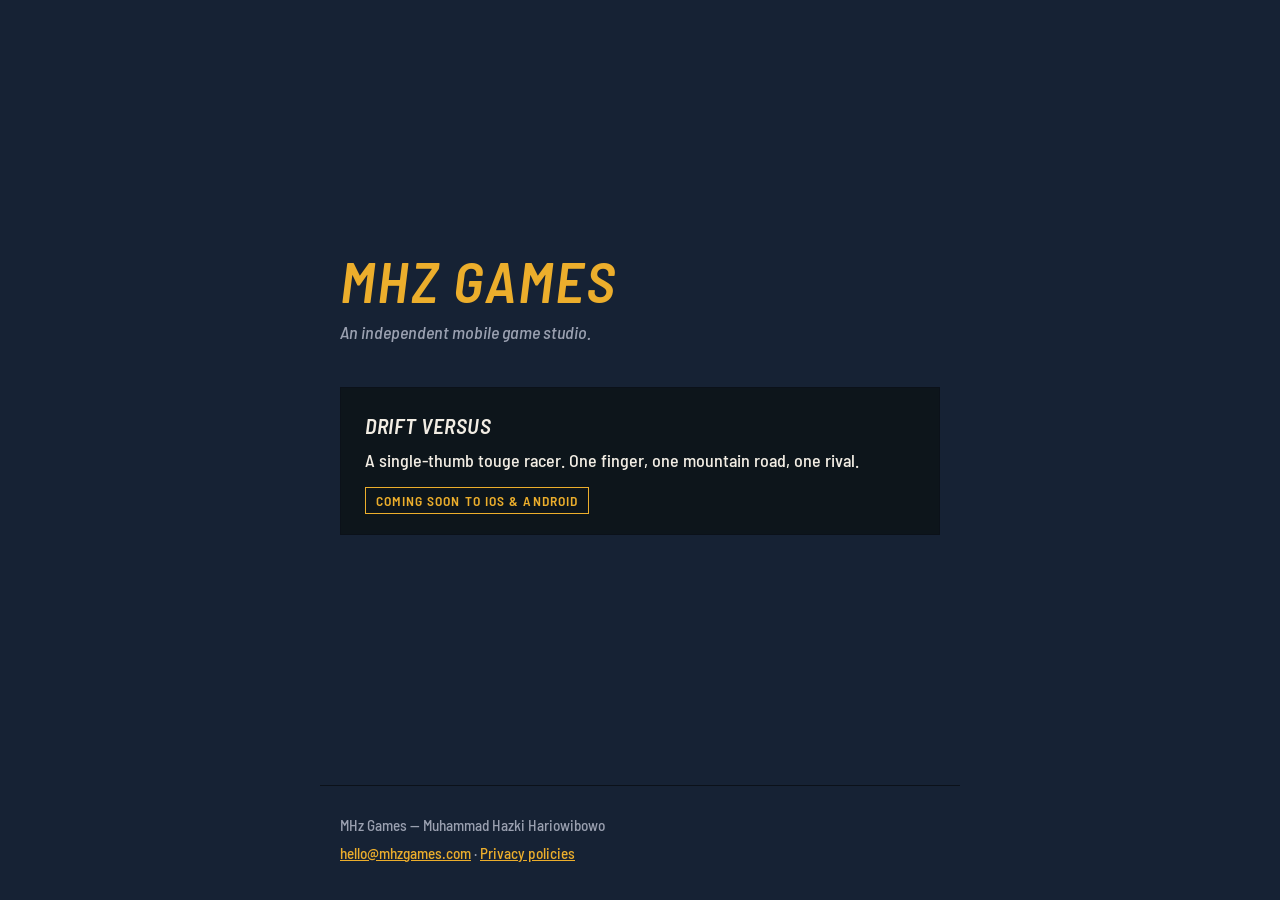
==== index.html @ d900fc5a "Placeholder front door for mhzgames.com" ====
<!doctype html>
<html lang="en">
<head>
<meta charset="utf-8">
<meta name="viewport" content="width=device-width, initial-scale=1, viewport-fit=cover">
<meta name="theme-color" content="#162234">
<title>MHz Games</title>
<meta name="description" content="MHz Games — an independent mobile game studio. Drift Versus, a single-thumb touge racer, is coming soon.">
<link rel="preconnect" href="https://fonts.googleapis.com">
<link rel="preconnect" href="https://fonts.gstatic.com" crossorigin>
<link rel="stylesheet" href="https://fonts.googleapis.com/css2?family=Barlow+Semi+Condensed:ital,wght@0,500;0,600;1,500;1,600&display=swap">
<style>
/* Palette copied from the game shell (TRV Shell.uss) and the privacy site,
   so the studio front door, the policy and the game read as one product. */
:root {
    --canvas:  #162234;
    --card:    #0D151B;
    --border:  #0B1119;
    --accent-yellow: #ECAE2C;
    --ink:      #f2ede4;
    --ink-mute: #9aa0b0;
}
*, *::before, *::after { box-sizing: border-box; }
html { -webkit-text-size-adjust: 100%; }
body {
    margin: 0;
    min-height: 100vh;
    display: flex;
    flex-direction: column;
    background: var(--canvas);
    color: var(--ink);
    font-family: "Barlow Semi Condensed", "Helvetica Neue", Arial, sans-serif;
    font-weight: 500;
    font-size: 18px;
    line-height: 1.6;
    padding: env(safe-area-inset-top) env(safe-area-inset-right) env(safe-area-inset-bottom) env(safe-area-inset-left);
}
main {
    flex: 1;
    display: flex;
    flex-direction: column;
    justify-content: center;
    width: 100%;
    max-width: 40rem;
    margin: 0 auto;
    padding: 3rem 1.25rem;
}
.wordmark {
    margin: 0;
    font-style: italic;
    font-weight: 600;
    text-transform: uppercase;
    letter-spacing: 0.04em;
    font-size: clamp(2.2rem, 9vw, 3.6rem);
    line-height: 1.05;
    color: var(--accent-yellow);
}
.tag {
    margin: 0.5rem 0 2.5rem;
    color: var(--ink-mute);
    font-style: italic;
}
.card {
    background: var(--card);
    border: 1px solid var(--border);
    padding: 1.25rem 1.5rem;
}
.card h2 {
    margin: 0 0 0.25rem;
    font-size: 1.35rem;
    font-weight: 600;
    font-style: italic;
    text-transform: uppercase;
    letter-spacing: 0.03em;
}
.card p { margin: 0.25rem 0 0; }
.soon {
    display: inline-block;
    margin-top: 0.75rem;
    padding: 0.1rem 0.6rem;
    border: 1px solid var(--accent-yellow);
    color: var(--accent-yellow);
    font-size: 0.85rem;
    font-weight: 600;
    text-transform: uppercase;
    letter-spacing: 0.08em;
}
a { color: var(--accent-yellow); }
footer {
    width: 100%;
    max-width: 40rem;
    margin: 0 auto;
    padding: 1.5rem 1.25rem 2rem;
    color: var(--ink-mute);
    font-size: 0.95rem;
    border-top: 1px solid var(--border);
}
footer p { margin: 0.2rem 0; }
</style>
</head>
<body>
<main>
  <h1 class="wordmark">MHz Games</h1>
  <p class="tag">An independent mobile game studio.</p>

  <section class="card">
    <h2>Drift Versus</h2>
    <p>A single-thumb touge racer. One finger, one mountain road, one rival.</p>
    <span class="soon">Coming soon to iOS &amp; Android</span>
  </section>
</main>

<footer>
  <p>MHz Games — Muhammad Hazki Hariowibowo</p>
  <p><a href="mailto:hello@mhzgames.com">hello@mhzgames.com</a> · <a href="https://privacy.mhzgames.com/">Privacy policies</a></p>
</footer>
</body>
</html>
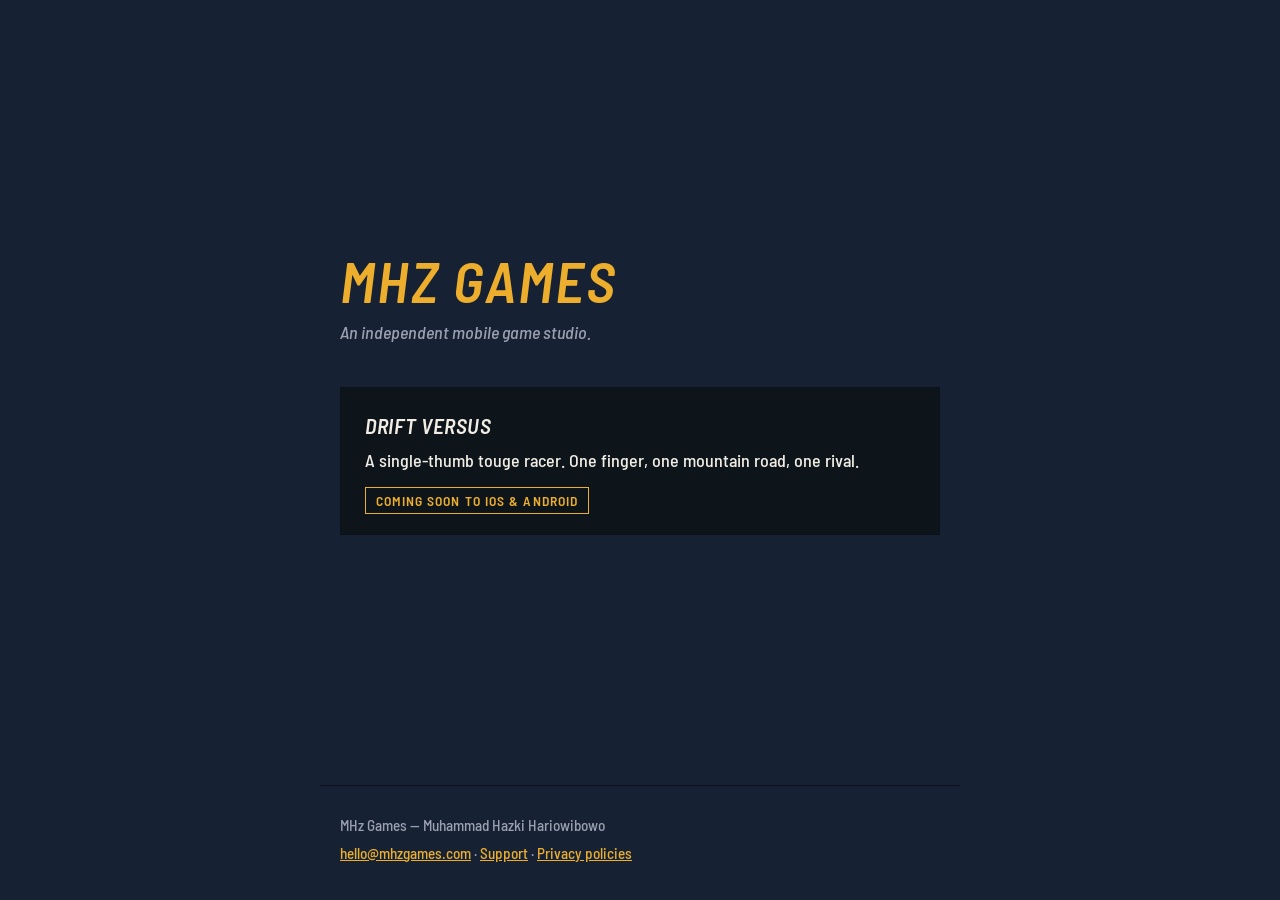
==== commit 1de7d4c4: "The support page the store listing has to point at App Store Connect makes the Support URL mandatory" ====
--- a/index.html
+++ b/index.html
@@ -112,7 +112,7 @@
 
 <footer>
   <p>MHz Games — Muhammad Hazki Hariowibowo</p>
-  <p><a href="mailto:hello@mhzgames.com">hello@mhzgames.com</a> · <a href="https://privacy.mhzgames.com/">Privacy policies</a></p>
+  <p><a href="mailto:hello@mhzgames.com">hello@mhzgames.com</a> · <a href="/support/">Support</a> · <a href="https://privacy.mhzgames.com/">Privacy policies</a></p>
 </footer>
 </body>
 </html>
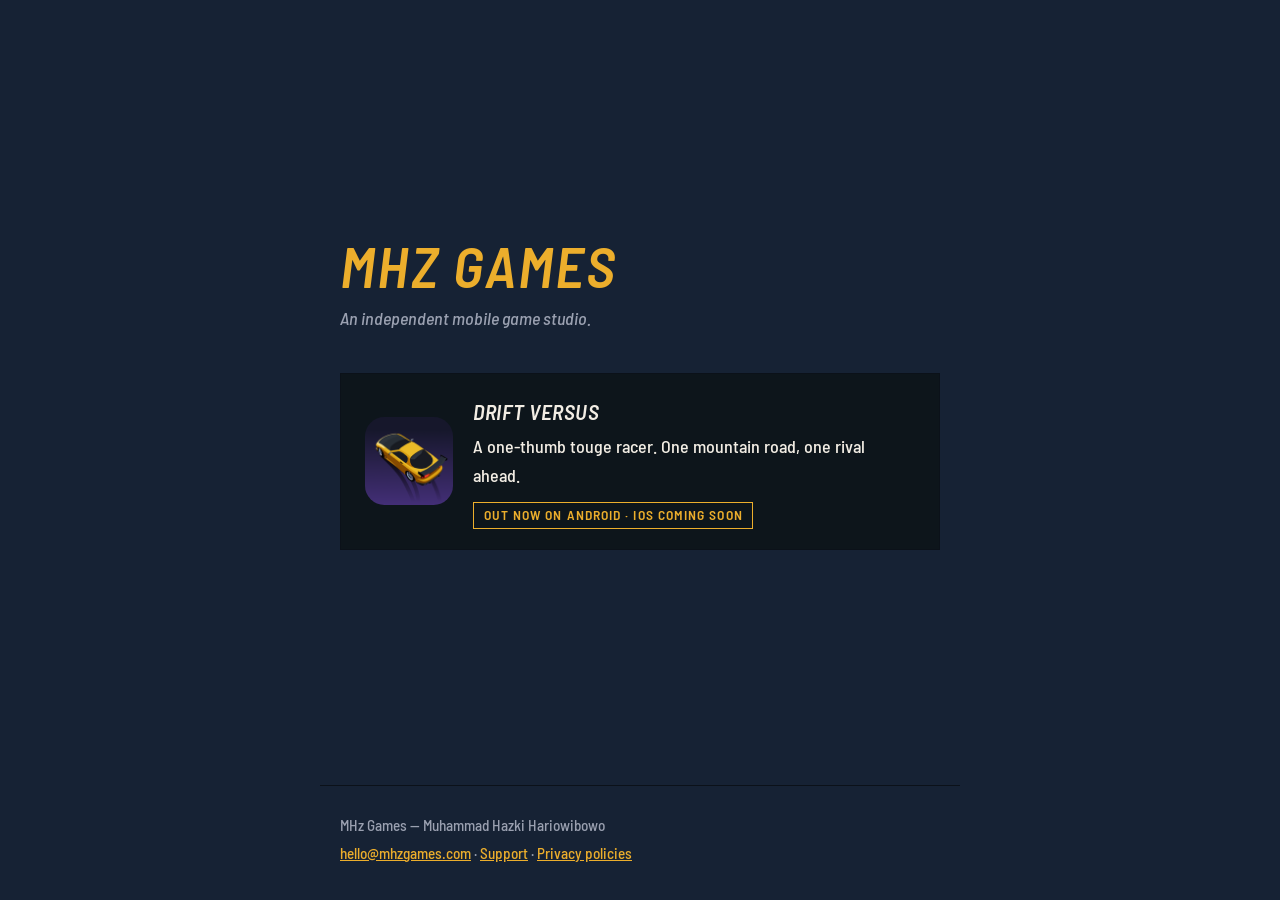
==== commit e4f7cad6: "A page for Drift Versus, and the front door links to it Co-Authored-By: Claude Opus 5 (1M context) <" ====
--- a/index.html
+++ b/index.html
@@ -5,7 +5,7 @@
 <meta name="viewport" content="width=device-width, initial-scale=1, viewport-fit=cover">
 <meta name="theme-color" content="#162234">
 <title>MHz Games</title>
-<meta name="description" content="MHz Games — an independent mobile game studio. Drift Versus, a single-thumb touge racer, is coming soon.">
+<meta name="description" content="MHz Games — an independent mobile game studio. Drift Versus, a one-thumb touge racer, is out now on Android.">
 <link rel="preconnect" href="https://fonts.googleapis.com">
 <link rel="preconnect" href="https://fonts.gstatic.com" crossorigin>
 <link rel="stylesheet" href="https://fonts.googleapis.com/css2?family=Barlow+Semi+Condensed:ital,wght@0,500;0,600;1,500;1,600&display=swap">
@@ -74,6 +74,20 @@
     letter-spacing: 0.03em;
 }
 .card p { margin: 0.25rem 0 0; }
+.game {
+    display: flex;
+    gap: 1.25rem;
+    align-items: center;
+    color: inherit;
+    text-decoration: none;
+}
+.game:hover { border-color: var(--accent-yellow); }
+.game img {
+    width: 5.5rem;
+    height: 5.5rem;
+    flex: none;
+    border-radius: 22%;
+}
 .soon {
     display: inline-block;
     margin-top: 0.75rem;
@@ -103,11 +117,14 @@
   <h1 class="wordmark">MHz Games</h1>
   <p class="tag">An independent mobile game studio.</p>
 
-  <section class="card">
-    <h2>Drift Versus</h2>
-    <p>A single-thumb touge racer. One finger, one mountain road, one rival.</p>
-    <span class="soon">Coming soon to iOS &amp; Android</span>
-  </section>
+  <a class="card game" href="/driftversus/">
+    <img src="/driftversus/img/icon-180.png" width="180" height="180" alt="">
+    <div>
+      <h2>Drift Versus</h2>
+      <p>A one-thumb touge racer. One mountain road, one rival ahead.</p>
+      <span class="soon">Out now on Android · iOS coming soon</span>
+    </div>
+  </a>
 </main>
 
 <footer>
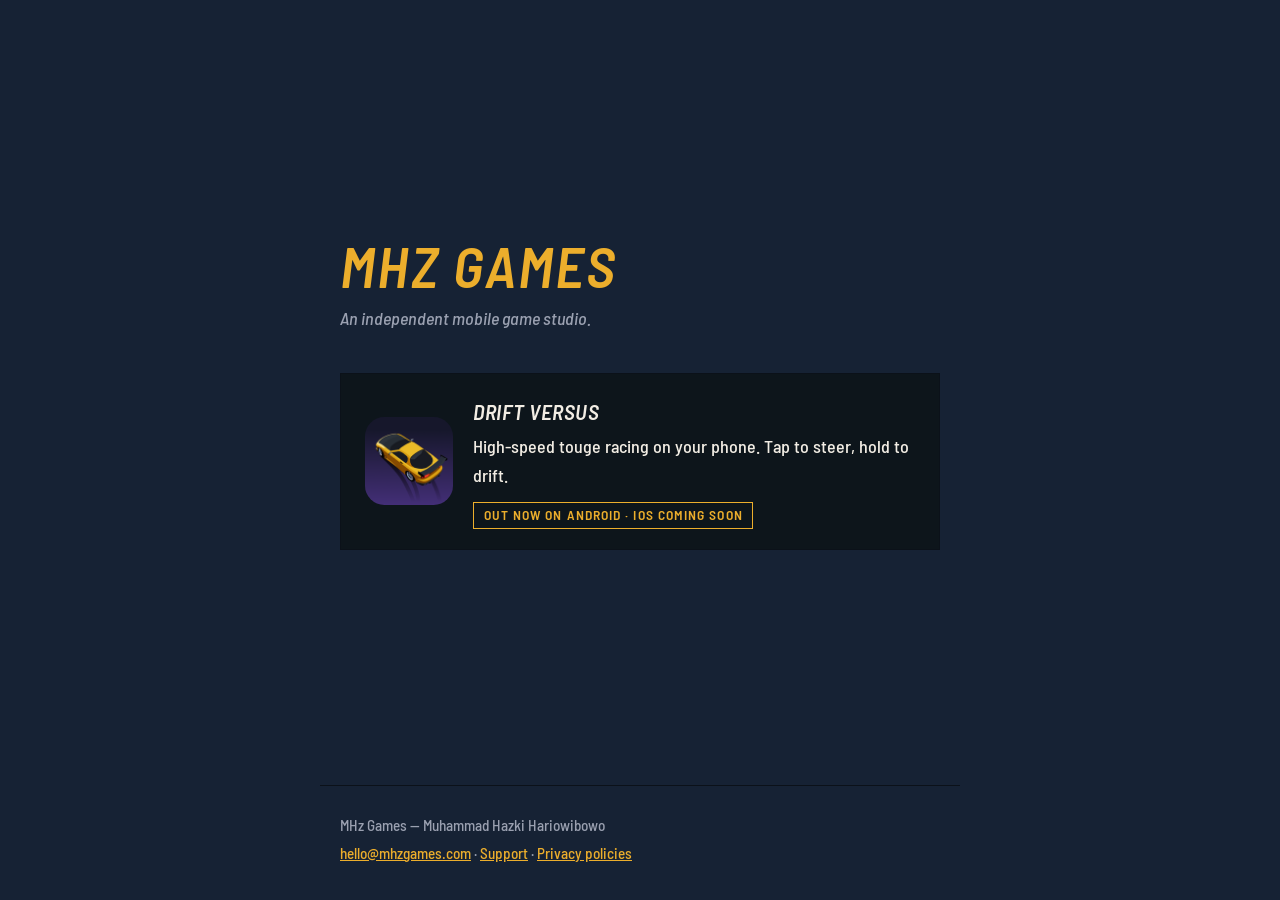
==== commit f131474e: "The official Google Play badge, the new banner, and the store description's own words Co-Authored-By" ====
--- a/index.html
+++ b/index.html
@@ -5,7 +5,7 @@
 <meta name="viewport" content="width=device-width, initial-scale=1, viewport-fit=cover">
 <meta name="theme-color" content="#162234">
 <title>MHz Games</title>
-<meta name="description" content="MHz Games — an independent mobile game studio. Drift Versus, a one-thumb touge racer, is out now on Android.">
+<meta name="description" content="MHz Games — an independent mobile game studio. Drift Versus, a high-speed touge racer, is out now on Android.">
 <link rel="preconnect" href="https://fonts.googleapis.com">
 <link rel="preconnect" href="https://fonts.gstatic.com" crossorigin>
 <link rel="stylesheet" href="https://fonts.googleapis.com/css2?family=Barlow+Semi+Condensed:ital,wght@0,500;0,600;1,500;1,600&display=swap">
@@ -121,7 +121,7 @@
     <img src="/driftversus/img/icon-180.png" width="180" height="180" alt="">
     <div>
       <h2>Drift Versus</h2>
-      <p>A one-thumb touge racer. One mountain road, one rival ahead.</p>
+      <p>High-speed touge racing on your phone. Tap to steer, hold to drift.</p>
       <span class="soon">Out now on Android · iOS coming soon</span>
     </div>
   </a>
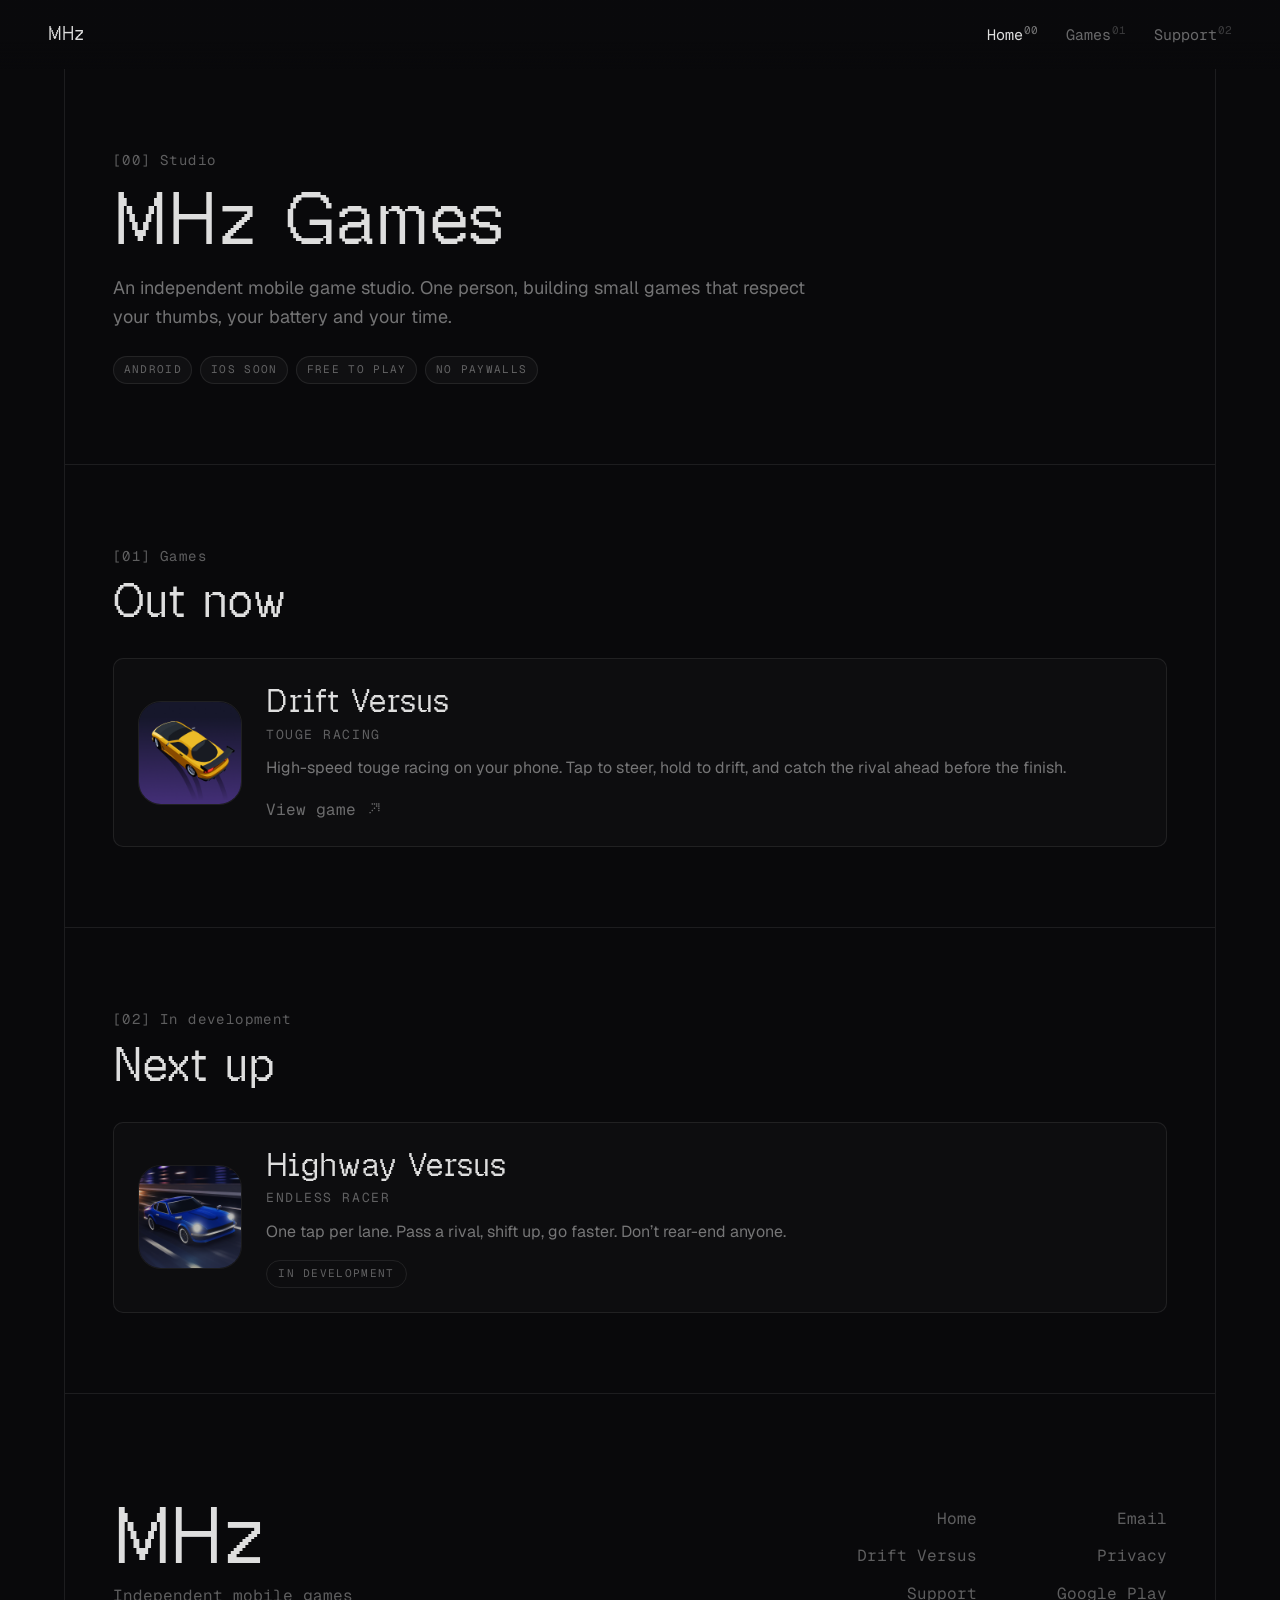
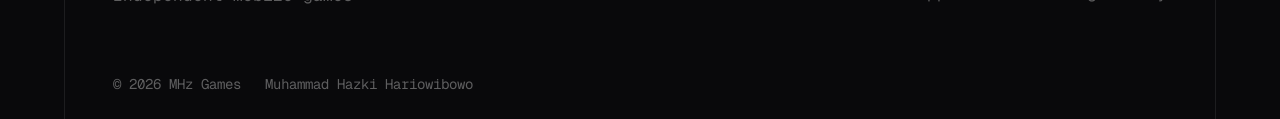
==== commit c548b89a: "The studio site is set in the portfolio's type and palette The three pages now share styles.css: the" ====
--- a/index.html
+++ b/index.html
@@ -3,133 +3,210 @@
 <head>
 <meta charset="utf-8">
 <meta name="viewport" content="width=device-width, initial-scale=1, viewport-fit=cover">
-<meta name="theme-color" content="#162234">
+<meta name="theme-color" content="#13151B">
 <title>MHz Games</title>
-<meta name="description" content="MHz Games — an independent mobile game studio. Drift Versus, a high-speed touge racer, is out now on Android.">
+<meta name="description" content="MHz Games — an independent mobile game studio. Drift Versus, a high-speed touge racer, is out now on Android. Highway Versus is in development.">
+<link rel="canonical" href="https://mhzgames.com/">
+<link rel="icon" type="image/png" href="/driftversus/img/icon-64.png">
+<link rel="apple-touch-icon" href="/driftversus/img/icon-180.png">
+
+<meta property="og:type" content="website">
+<meta property="og:site_name" content="MHz Games">
+<meta property="og:title" content="MHz Games">
+<meta property="og:description" content="An independent mobile game studio. Drift Versus is out now on Android; Highway Versus is in development.">
+<meta property="og:url" content="https://mhzgames.com/">
+<meta property="og:image" content="https://mhzgames.com/driftversus/img/banner.jpg">
+
 <link rel="preconnect" href="https://fonts.googleapis.com">
 <link rel="preconnect" href="https://fonts.gstatic.com" crossorigin>
-<link rel="stylesheet" href="https://fonts.googleapis.com/css2?family=Barlow+Semi+Condensed:ital,wght@0,500;0,600;1,500;1,600&display=swap">
+<link rel="preload" href="/fonts/GeistPixel.woff2" as="font" type="font/woff2" crossorigin>
+<link rel="stylesheet" href="https://fonts.googleapis.com/css2?family=Geist:wght@300..700&family=Geist+Mono:wght@400;500&display=swap">
+<link rel="stylesheet" href="/styles.css">
+</head>
+<body>
+
+<nav class="nav">
+  <div class="nav-inner">
+    <a class="nav-mark" href="/">MHz</a>
+    <ul class="nav-links">
+      <li><a class="nav-link" href="/" aria-current="page">Home<sup>00</sup></a></li>
+      <li><a class="nav-link" href="/driftversus/">Games<sup>01</sup></a></li>
+      <li><a class="nav-link" href="/support/">Support<sup>02</sup></a></li>
+    </ul>
+  </div>
+</nav>
+
+<div class="shell">
+  <div class="column">
+
+    <header class="section inset">
+      <p class="eyebrow">[00] Studio</p>
+      <h1>MHz&nbsp;Games</h1>
+      <p class="lede">An independent mobile game studio. One person, building small games that respect your thumbs, your battery and your time.</p>
+      <ul class="tags">
+        <li class="tag">Android</li>
+        <li class="tag">iOS soon</li>
+        <li class="tag">Free to play</li>
+        <li class="tag">No paywalls</li>
+      </ul>
+    </header>
+
+    <section class="section inset">
+      <p class="eyebrow">[01] Games</p>
+      <h2>Out now</h2>
+
+      <a class="game" href="/driftversus/">
+        <img class="game-icon" src="/driftversus/img/icon-512.png" width="512" height="512" alt="">
+        <div class="game-body">
+          <h3>Drift Versus</h3>
+          <p class="game-sub">Touge Racing</p>
+          <p class="game-desc">High-speed touge racing on your phone. Tap to steer, hold to drift, and catch the rival ahead before the finish.</p>
+          <span class="btn-text game-cta">
+            View game
+            <svg width="16" height="16" viewBox="0 0 110 100" fill="currentColor" aria-hidden="true">
+              <rect x="97" y="10" width="10" height="10" rx="3"/><rect x="82" y="10" width="10" height="10" rx="3"/>
+              <rect x="97" y="25" width="10" height="10" rx="3"/><rect x="67" y="10" width="10" height="10" rx="3"/>
+              <rect x="97" y="40" width="10" height="10" rx="3"/><rect x="52" y="10" width="10" height="10" rx="3"/>
+              <rect x="97" y="55" width="10" height="10" rx="3"/><rect x="82" y="25" width="10" height="10" rx="3"/>
+              <rect x="67" y="40" width="10" height="10" rx="3"/><rect x="52" y="55" width="10" height="10" rx="3"/>
+              <rect x="37" y="70" width="10" height="10" rx="3"/>
+            </svg>
+          </span>
+        </div>
+      </a>
+    </section>
+
+    <section class="section inset">
+      <p class="eyebrow">[02] In development</p>
+      <h2>Next up</h2>
+
+      <!-- Highway Versus is a Play Console DRAFT, not a release: no store
+           link, and the card is deliberately not an <a>. The copy is the
+           approved short description from STORE_LISTING.md in the THS repo,
+           where every claim is checked against the endless build. Do not add
+           a claim that is not true of it. When the listing goes live, this
+           becomes a link and the status pill changes. -->
+      <div class="game game-wip">
+        <img class="game-icon" src="/highwayversus/img/icon-512.png" width="512" height="512" alt="">
+        <div class="game-body">
+          <h3>Highway Versus</h3>
+          <p class="game-sub">Endless Racer</p>
+          <p class="game-desc">One tap per lane. Pass a rival, shift up, go faster. Don’t rear-end anyone.</p>
+          <span class="status">In development</span>
+        </div>
+      </div>
+    </section>
+
+  </div>
+</div>
+
+<footer class="footer">
+  <div class="shell">
+    <div class="footer-inner">
+      <div class="footer-top">
+        <div>
+          <h2 class="footer-wordmark">MHz</h2>
+          <p class="footer-tagline">Independent mobile games</p>
+        </div>
+        <nav class="footer-nav">
+          <div class="footer-col">
+            <a class="footer-link" href="/">Home</a>
+            <a class="footer-link" href="/driftversus/">Drift Versus</a>
+            <a class="footer-link" href="/support/">Support</a>
+          </div>
+          <div class="footer-col">
+            <a class="footer-link" href="mailto:hello@mhzgames.com">Email</a>
+            <a class="footer-link" href="https://privacy.mhzgames.com/" target="_blank" rel="noopener noreferrer">Privacy</a>
+            <a class="footer-link" href="https://play.google.com/store/apps/details?id=id.mhz.driftversus" target="_blank" rel="noopener noreferrer">Google Play</a>
+          </div>
+        </nav>
+      </div>
+      <div class="footer-bottom">
+        <p>© 2026 MHz Games</p>
+        <p>Muhammad Hazki Hariowibowo</p>
+      </div>
+    </div>
+  </div>
+</footer>
+
 <style>
-/* Palette copied from the game shell (TRV Shell.uss) and the privacy site,
-   so the studio front door, the policy and the game read as one product. */
-:root {
-    --canvas:  #162234;
-    --card:    #0D151B;
-    --border:  #0B1119;
-    --accent-yellow: #ECAE2C;
-    --ink:      #f2ede4;
-    --ink-mute: #9aa0b0;
-}
-*, *::before, *::after { box-sizing: border-box; }
-html { -webkit-text-size-adjust: 100%; }
-body {
-    margin: 0;
-    min-height: 100vh;
-    display: flex;
-    flex-direction: column;
-    background: var(--canvas);
-    color: var(--ink);
-    font-family: "Barlow Semi Condensed", "Helvetica Neue", Arial, sans-serif;
-    font-weight: 500;
-    font-size: 18px;
-    line-height: 1.6;
-    padding: env(safe-area-inset-top) env(safe-area-inset-right) env(safe-area-inset-bottom) env(safe-area-inset-left);
-}
-main {
-    flex: 1;
-    display: flex;
-    flex-direction: column;
-    justify-content: center;
-    width: 100%;
-    max-width: 40rem;
-    margin: 0 auto;
-    padding: 3rem 1.25rem;
-}
-.wordmark {
-    margin: 0;
-    font-style: italic;
-    font-weight: 600;
-    text-transform: uppercase;
-    letter-spacing: 0.04em;
-    font-size: clamp(2.2rem, 9vw, 3.6rem);
-    line-height: 1.05;
-    color: var(--accent-yellow);
-}
-.tag {
-    margin: 0.5rem 0 2.5rem;
-    color: var(--ink-mute);
-    font-style: italic;
-}
-.card {
-    background: var(--card);
-    border: 1px solid var(--border);
-    padding: 1.25rem 1.5rem;
-}
-.card h2 {
-    margin: 0 0 0.25rem;
-    font-size: 1.35rem;
-    font-weight: 600;
-    font-style: italic;
-    text-transform: uppercase;
-    letter-spacing: 0.03em;
-}
-.card p { margin: 0.25rem 0 0; }
+/* Front-door game card. Built on the portfolio's project-row pattern: a
+   hairline border on the page background, and the hover state lifts the
+   border and fires the `.btn-text` glow rather than tinting the card. */
 .game {
     display: flex;
-    gap: 1.25rem;
+    gap: 1.5rem;
     align-items: center;
+    margin-top: 2rem;
+    padding: 1.5rem;
+    border: 1px solid var(--border);
+    border-radius: var(--radius);
+    background: rgba(255, 255, 255, 0.02);
+    text-decoration: none;
     color: inherit;
-    text-decoration: none;
-}
-.game:hover { border-color: var(--accent-yellow); }
-.game img {
-    width: 5.5rem;
-    height: 5.5rem;
+    transition: border-color 300ms ease, background 300ms ease;
+}
+.game:hover {
+    border-color: color-mix(in oklch, var(--foreground) 30%, transparent);
+    background: rgba(255, 255, 255, 0.045);
+}
+.game-icon {
+    width: 6.5rem;
+    height: 6.5rem;
     flex: none;
     border-radius: 22%;
-}
-.soon {
+    border: 1px solid var(--border);
+}
+.game-body { min-width: 0; }
+.game-sub {
+    font-family: var(--font-mono);
+    font-size: 0.8125rem;
+    letter-spacing: 0.12em;
+    text-transform: uppercase;
+    color: color-mix(in oklch, var(--foreground) 40%, transparent);
+    margin: 0.4rem 0 0;
+}
+.game-desc {
+    color: color-mix(in oklch, var(--foreground) 50%, transparent);
+    margin: 0.6rem 0 0;
+}
+.game-cta { margin-top: 1rem; }
+/* The whole card is the hit target, so the glow follows the card's hover,
+   not the span's. */
+.game:hover .game-cta {
+    opacity: 1;
+    filter:
+        drop-shadow(0 0 12px rgba(255, 255, 255, 0.4))
+        drop-shadow(0 0 25px rgba(255, 255, 255, 0.2));
+}
+
+/* Unreleased: no link, so no hover lift and no glowing CTA. The dimmed
+   icon and the status pill carry the difference. */
+.game-wip { cursor: default; }
+.game-wip:hover {
+    border-color: var(--border);
+    background: rgba(255, 255, 255, 0.02);
+}
+.game-wip .game-icon { opacity: 0.75; }
+
+.status {
     display: inline-block;
-    margin-top: 0.75rem;
-    padding: 0.1rem 0.6rem;
-    border: 1px solid var(--accent-yellow);
-    color: var(--accent-yellow);
-    font-size: 0.85rem;
-    font-weight: 600;
+    margin-top: 1rem;
+    padding: 0.25rem 0.7rem;
+    font-family: var(--font-mono);
+    font-size: 0.6875rem;
     text-transform: uppercase;
-    letter-spacing: 0.08em;
-}
-a { color: var(--accent-yellow); }
-footer {
-    width: 100%;
-    max-width: 40rem;
-    margin: 0 auto;
-    padding: 1.5rem 1.25rem 2rem;
-    color: var(--ink-mute);
-    font-size: 0.95rem;
-    border-top: 1px solid var(--border);
-}
-footer p { margin: 0.2rem 0; }
+    letter-spacing: 0.12em;
+    border: 1px solid var(--border);
+    border-radius: 999px;
+    color: color-mix(in oklch, var(--foreground) 40%, transparent);
+}
+
+@media (max-width: 34rem) {
+    .game { flex-direction: column; align-items: flex-start; gap: 1.25rem; }
+    .game-icon { width: 5rem; height: 5rem; }
+}
 </style>
-</head>
-<body>
-<main>
-  <h1 class="wordmark">MHz Games</h1>
-  <p class="tag">An independent mobile game studio.</p>
-
-  <a class="card game" href="/driftversus/">
-    <img src="/driftversus/img/icon-180.png" width="180" height="180" alt="">
-    <div>
-      <h2>Drift Versus</h2>
-      <p>High-speed touge racing on your phone. Tap to steer, hold to drift.</p>
-      <span class="soon">Out now on Android · iOS coming soon</span>
-    </div>
-  </a>
-</main>
-
-<footer>
-  <p>MHz Games — Muhammad Hazki Hariowibowo</p>
-  <p><a href="mailto:hello@mhzgames.com">hello@mhzgames.com</a> · <a href="/support/">Support</a> · <a href="https://privacy.mhzgames.com/">Privacy policies</a></p>
-</footer>
+
 </body>
 </html>
--- a/styles.css
+++ b/styles.css
@@ -0,0 +1,419 @@
+/* MHz Games — shared stylesheet.
+
+   The design system is lifted from the portfolio at hazki.vercel.app
+   (`app/globals.css` in the hazki-portfolio repo): the same oklch neutral
+   tokens, the same Geist / Geist Mono / Geist Pixel typography, the same
+   1300px column with hairline rules down both edges.
+
+   That site is Next.js + Tailwind v4; this one is three static files on
+   GitHub Pages. So the tokens are copied by hand and the Tailwind utilities
+   are written out as plain classes. If the portfolio's palette moves, this
+   file has to be updated to match — there is no build step to do it.
+
+   Monochrome throughout. The old Drift Versus yellow (#ECAE2C) is gone;
+   emphasis comes from opacity and the hover glow, as it does on the
+   portfolio. */
+
+/* ─── Pixel heading face, self-hosted ─────────────────────────────────────
+   Geist Pixel is not on Google Fonts, so the woff2 travels with the repo.
+   Geist and Geist Mono come from the CDN via the <link> in each page. */
+@font-face {
+    font-family: "Geist Pixel";
+    src: url("/fonts/GeistPixel.woff2") format("woff2");
+    font-weight: 400 600;
+    font-display: swap;
+}
+
+:root {
+    /* Copied from the portfolio's `:root`, which is dark-by-default. */
+    --background: oklch(0.141 0.005 285.823);
+    --foreground: oklch(0.90 0 0);
+    --card: oklch(0.21 0.006 285.885);
+    --muted-foreground: oklch(0.705 0.015 286.067);
+    --border: oklch(1 0 0 / 8%);
+    --radius: 0.625rem;
+
+    --font-sans: "Geist", ui-sans-serif, system-ui, -apple-system, sans-serif;
+    --font-mono: "Geist Mono", ui-monospace, SFMono-Regular, Menlo, monospace;
+    --font-pixel: "Geist Pixel", var(--font-sans);
+
+    /* The portfolio's page gutters: 20 / 40 / 64px, with the content column
+       inset a further 20 / 32 / 48px inside the ruled edges. */
+    --gutter: 1.25rem;
+    --inset: 1.25rem;
+    --column: 1300px;
+}
+
+@media (min-width: 768px) {
+    :root { --gutter: 2.5rem; --inset: 2rem; }
+}
+@media (min-width: 1024px) {
+    :root { --gutter: 4rem; --inset: 3rem; }
+}
+
+*, *::before, *::after { box-sizing: border-box; }
+
+html {
+    -webkit-text-size-adjust: 100%;
+    scroll-behavior: smooth;
+    background: var(--background);
+}
+
+body {
+    margin: 0;
+    min-height: 100vh;
+    display: flex;
+    flex-direction: column;
+    background: var(--background);
+    color: var(--foreground);
+    font-family: var(--font-sans);
+    font-size: 16px;
+    line-height: 1.6;
+    -webkit-font-smoothing: antialiased;
+    -moz-osx-font-smoothing: grayscale;
+    padding: env(safe-area-inset-top) env(safe-area-inset-right) env(safe-area-inset-bottom) env(safe-area-inset-left);
+}
+
+img { display: block; max-width: 100%; height: auto; }
+
+/* ─── Typography ──────────────────────────────────────────────────────────
+   Headings are pixel, never italic, never letterspaced — the portfolio sets
+   `filter: none` and `text-shadow: none` on them deliberately, because the
+   pixel face turns to mush under either. The old site's uppercase italic
+   treatment is dropped with the yellow. */
+h1, h2, h3, h4, h5 {
+    font-family: var(--font-pixel);
+    font-weight: 500;
+    line-height: 1.1;
+    text-wrap: balance;
+}
+
+h1 { font-size: clamp(2.5rem, 9vw, 4.5rem); margin: 0; }
+h2 { font-size: 2.2rem; margin: 0; }
+h3 { font-size: 1.75rem; margin: 0; }
+h4 { font-size: 1.5rem; margin: 0; }
+h5 { font-size: 1.2rem; margin: 0; }
+
+@media (min-width: 768px) {
+    h2 { font-size: 2.9rem; }
+    h3 { font-size: 2rem; }
+    h4 { font-size: 1.6rem; }
+    h5 { font-size: 1.2rem; }
+}
+
+p { margin: 0 0 1rem; }
+p:last-child { margin-bottom: 0; }
+
+a { color: inherit; }
+
+strong, b { font-weight: 600; }
+
+/* ─── Layout ──────────────────────────────────────────────────────────────
+   The portfolio's signature: a fixed-width column whose left and right edges
+   are drawn as hairlines running the height of the page, with full-bleed
+   rules separating sections. */
+.shell {
+    width: 100%;
+    padding-inline: var(--gutter);
+}
+
+.column {
+    width: 100%;
+    max-width: var(--column);
+    margin-inline: auto;
+    border-inline: 1px solid var(--border);
+}
+
+.section {
+    padding-block: 3rem;
+    border-top: 1px solid var(--border);
+}
+.section:first-child { border-top: 0; }
+
+@media (min-width: 768px) {
+    .section { padding-block: 5rem; }
+}
+
+.inset { padding-inline: var(--inset); }
+
+/* Section eyebrow — mono, dimmed, bracketed index. Straight from the
+   portfolio's section headers (`[02] Selected Works`). */
+.eyebrow {
+    font-family: var(--font-mono);
+    font-size: 0.875rem;
+    letter-spacing: 0.1em;
+    color: color-mix(in oklch, var(--foreground) 40%, transparent);
+    margin: 0 0 0.5rem;
+}
+
+.lede {
+    font-size: 1.125rem;
+    color: color-mix(in oklch, var(--foreground) 50%, transparent);
+    max-width: 44rem;
+    margin: 1rem 0 0;
+}
+
+.prose { max-width: 42rem; }
+.prose p { color: color-mix(in oklch, var(--foreground) 50%, transparent); }
+.prose ul { margin: 0.5rem 0 1rem; padding-left: 1.2rem; color: color-mix(in oklch, var(--foreground) 50%, transparent); }
+.prose li { margin: 0.35rem 0; }
+.prose h3 { margin: 2.5rem 0 0.5rem; }
+.prose h4 { margin: 2rem 0 0.5rem; font-size: 1.15rem; font-family: var(--font-sans); font-weight: 600; letter-spacing: -0.01em; }
+.prose a { color: var(--foreground); text-decoration: underline; text-underline-offset: 0.2em; text-decoration-color: color-mix(in oklch, var(--foreground) 30%, transparent); transition: text-decoration-color 200ms ease; }
+.prose a:hover { text-decoration-color: var(--foreground); }
+
+/* ─── Navigation ──────────────────────────────────────────────────────────
+   The portfolio's nav fades the page background out beneath itself rather
+   than using a solid bar. Static here: no scroll-spy, no mobile drawer,
+   because three pages do not need one. */
+.nav {
+    position: sticky;
+    top: 0;
+    z-index: 50;
+    background: linear-gradient(to bottom, var(--background) 60%, transparent);
+    padding-block: 1.25rem;
+}
+
+.nav-inner {
+    display: flex;
+    align-items: center;
+    justify-content: space-between;
+    gap: 1.5rem;
+    max-width: var(--column);
+    margin-inline: auto;
+    padding-inline: var(--inset);
+}
+
+.nav-mark {
+    font-family: var(--font-pixel);
+    font-size: 1.125rem;
+    text-decoration: none;
+    color: var(--foreground);
+    transition: opacity 200ms ease;
+}
+.nav-mark:hover { opacity: 0.7; }
+
+.nav-links {
+    display: flex;
+    align-items: center;
+    gap: 1.75rem;
+    list-style: none;
+    margin: 0;
+    padding: 0;
+}
+
+/* Mono link at 40%, lifting to full on hover — the portfolio's one
+   consistent interaction, used for every secondary link on the site. */
+.nav-link {
+    font-family: var(--font-mono);
+    font-size: 0.9375rem;
+    text-decoration: none;
+    color: color-mix(in oklch, var(--foreground) 45%, transparent);
+    transition: color 200ms ease;
+}
+.nav-link:hover,
+.nav-link[aria-current="page"] { color: var(--foreground); }
+
+.nav-link sup {
+    font-size: 0.6875rem;
+    margin-left: 0.1em;
+    opacity: 0.5;
+}
+
+@media (max-width: 30rem) {
+    .nav-links { gap: 1.1rem; }
+    .nav-link { font-size: 0.875rem; }
+    .nav-link sup { display: none; }
+}
+
+/* ─── Text button ─────────────────────────────────────────────────────────
+   `.btn-text` from the portfolio, verbatim in behaviour: mono, dim, and it
+   glows white on hover instead of changing colour. This is what replaces
+   the yellow bordered button. */
+.btn-text {
+    display: inline-flex;
+    align-items: center;
+    gap: 0.5rem;
+    font-family: var(--font-mono);
+    font-size: 1rem;
+    text-decoration: none;
+    color: var(--foreground);
+    opacity: 0.45;
+    background: none;
+    border: 0;
+    padding: 0;
+    transition: opacity 200ms ease, filter 200ms ease;
+}
+.btn-text:hover {
+    opacity: 1;
+    filter:
+        drop-shadow(0 0 8px rgba(249, 249, 249, 0.5))
+        drop-shadow(0 0 20px rgba(249, 249, 249, 0.2));
+}
+
+/* A bordered variant for the one real call to action per page. */
+.btn {
+    display: inline-flex;
+    align-items: center;
+    gap: 0.6rem;
+    padding: 0.7rem 1.3rem;
+    font-family: var(--font-mono);
+    font-size: 0.9375rem;
+    text-decoration: none;
+    color: var(--foreground);
+    border: 1px solid var(--border);
+    border-radius: calc(var(--radius) * 0.8);
+    background: rgba(255, 255, 255, 0.03);
+    transition: border-color 200ms ease, background 200ms ease;
+}
+.btn:hover {
+    border-color: color-mix(in oklch, var(--foreground) 35%, transparent);
+    background: rgba(255, 255, 255, 0.07);
+}
+.btn[aria-disabled="true"] {
+    color: color-mix(in oklch, var(--foreground) 40%, transparent);
+    cursor: default;
+}
+.btn[aria-disabled="true"]:hover {
+    border-color: var(--border);
+    background: rgba(255, 255, 255, 0.03);
+}
+
+/* ─── Tag pill ────────────────────────────────────────────────────────────
+   The portfolio's project tags. */
+.tags {
+    display: flex;
+    flex-wrap: wrap;
+    gap: 0.5rem;
+    list-style: none;
+    margin: 1.5rem 0 0;
+    padding: 0;
+}
+
+.tag {
+    font-family: var(--font-mono);
+    font-size: 0.6875rem;
+    text-transform: uppercase;
+    letter-spacing: 0.12em;
+    padding: 0.25rem 0.6rem;
+    border: 1px solid var(--border);
+    border-radius: 999px;
+    background: rgba(255, 255, 255, 0.03);
+    color: color-mix(in oklch, var(--foreground) 40%, transparent);
+}
+
+/* ─── Cards ───────────────────────────────────────────────────────────────
+   Hairline borders on the page background, not filled panels. Hover lifts
+   the border rather than tinting the surface. */
+.card {
+    border: 1px solid var(--border);
+    border-radius: var(--radius);
+    padding: 1.5rem;
+    background: rgba(255, 255, 255, 0.02);
+}
+
+.grid {
+    display: grid;
+    gap: 1rem;
+    grid-template-columns: repeat(auto-fit, minmax(16rem, 1fr));
+}
+
+/* ─── Footer ──────────────────────────────────────────────────────────────
+   The portfolio's oversized pixel wordmark with the link columns set
+   against it. */
+.footer {
+    margin-top: auto;
+}
+
+.footer-inner {
+    max-width: var(--column);
+    margin-inline: auto;
+    border-inline: 1px solid var(--border);
+    border-top: 1px solid var(--border);
+    padding: 4rem var(--inset) 1.5rem;
+}
+
+.footer-top {
+    display: flex;
+    flex-direction: column;
+    gap: 3rem;
+    justify-content: space-between;
+    align-items: flex-start;
+}
+
+@media (min-width: 768px) {
+    .footer-top { flex-direction: row; gap: 3rem; }
+    .footer-inner { padding-top: 7rem; }
+}
+
+.footer-wordmark {
+    font-family: var(--font-pixel);
+    font-size: 14vw;
+    line-height: 0.8;
+    letter-spacing: -0.02em;
+    margin: 0;
+    user-select: none;
+}
+
+@media (min-width: 768px) {
+    .footer-wordmark { font-size: 6vw; }
+}
+
+.footer-tagline {
+    font-family: var(--font-mono);
+    font-size: 1rem;
+    color: color-mix(in oklch, var(--foreground) 40%, transparent);
+    margin: 1rem 0 0;
+}
+
+.footer-nav {
+    display: grid;
+    grid-template-columns: repeat(2, auto);
+    gap: 3rem;
+    flex-shrink: 0;
+}
+
+@media (min-width: 768px) {
+    .footer-nav { gap: 5rem; }
+}
+
+.footer-col {
+    display: flex;
+    flex-direction: column;
+    gap: 0.75rem;
+}
+
+@media (min-width: 768px) {
+    .footer-col { text-align: right; }
+}
+
+.footer-link {
+    font-family: var(--font-mono);
+    font-size: 1rem;
+    text-decoration: none;
+    color: color-mix(in oklch, var(--foreground) 40%, transparent);
+    transition: color 300ms ease;
+}
+.footer-link:hover { color: var(--foreground); }
+
+.footer-bottom {
+    display: flex;
+    flex-wrap: wrap;
+    gap: 0.5rem 1.5rem;
+    padding-top: 4rem;
+    font-family: var(--font-mono);
+    font-size: 0.875rem;
+    color: color-mix(in oklch, var(--foreground) 40%, transparent);
+}
+.footer-bottom p { margin: 0; }
+
+/* ─── Reduced motion ──────────────────────────────────────────────────────
+   Nothing here animates on a timer, but the hover transitions and smooth
+   scrolling still deserve the opt-out. */
+@media (prefers-reduced-motion: reduce) {
+    html { scroll-behavior: auto; }
+    *, *::before, *::after {
+        transition-duration: 0.01ms !important;
+        animation-duration: 0.01ms !important;
+    }
+}
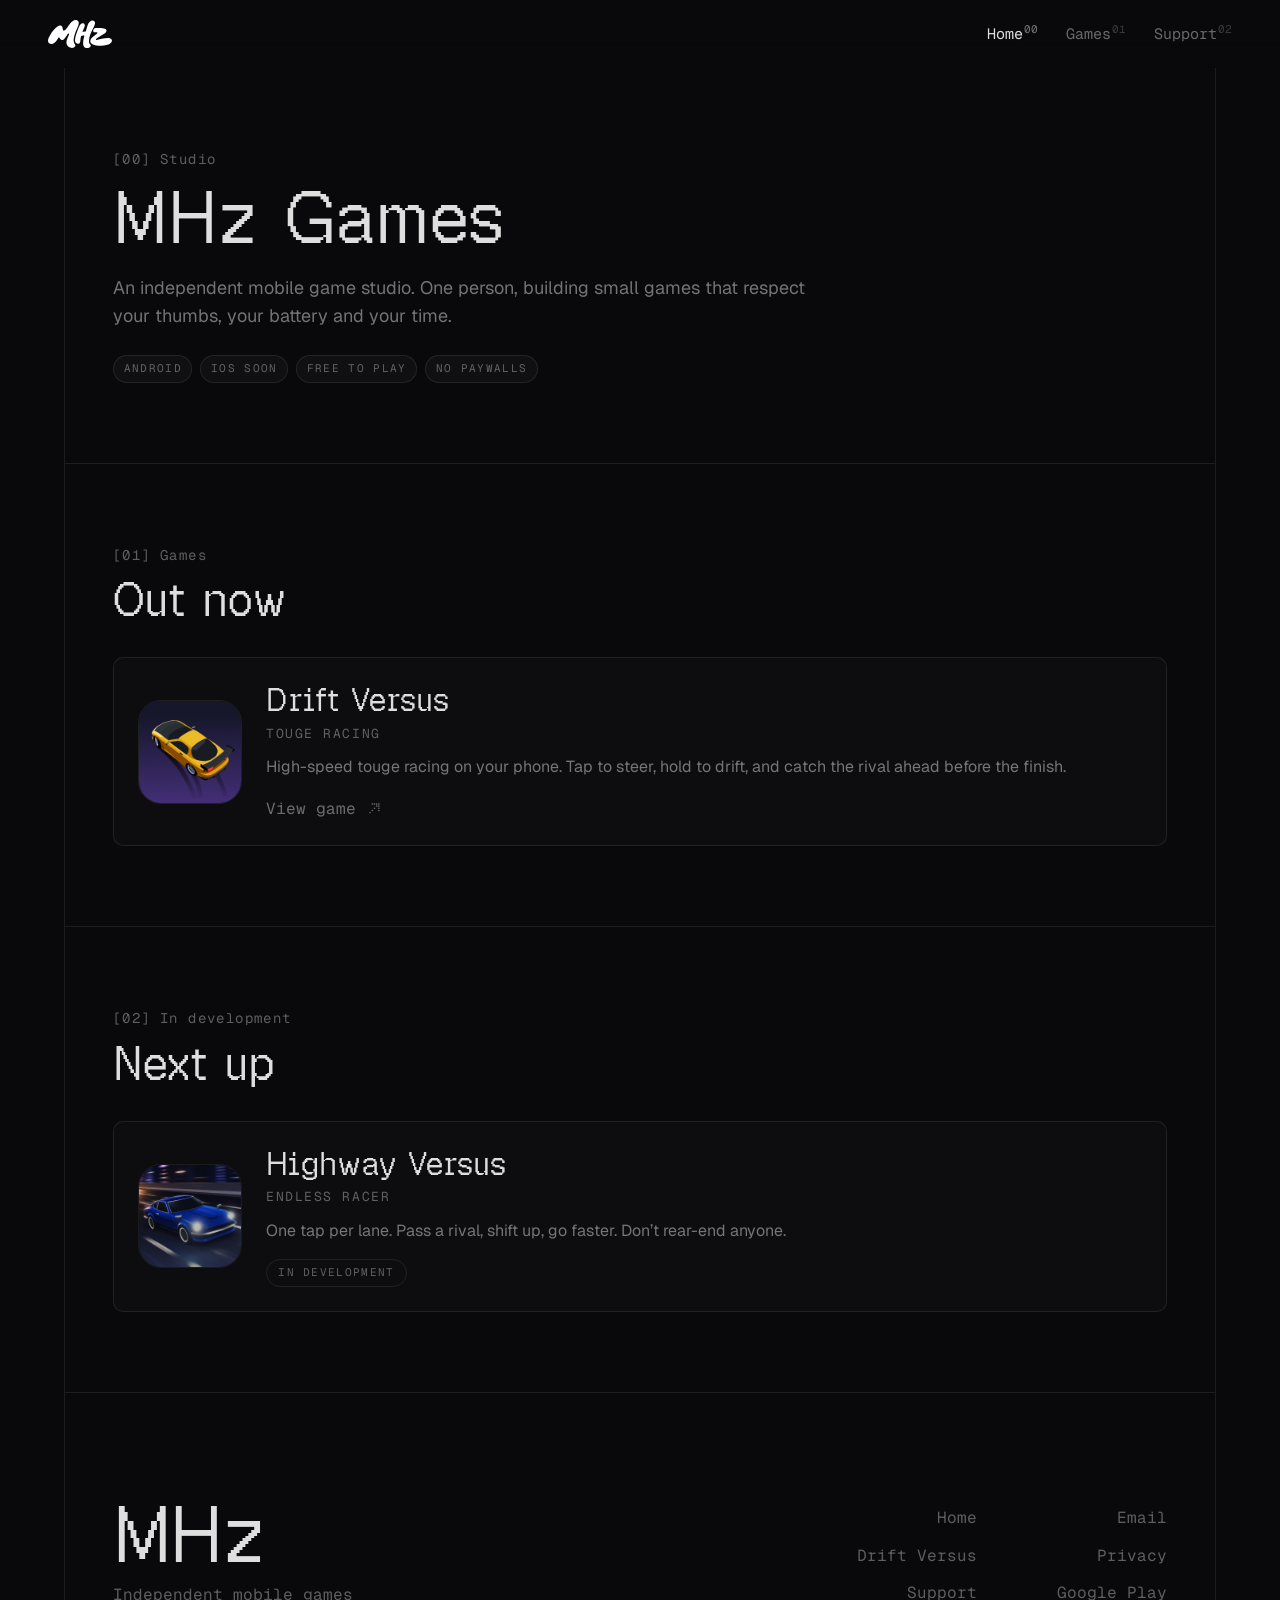
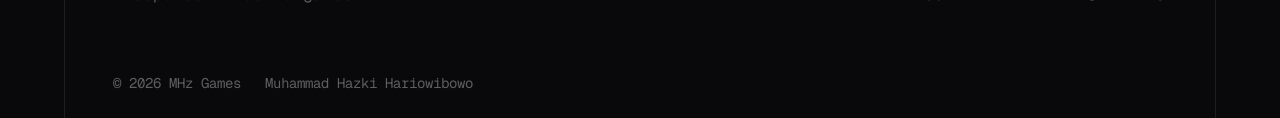
==== commit 9d305068: "The nav mark is the MHZ logo, top left on every page Co-Authored-By: Claude Opus 5.5 (1M context) <n" ====
--- a/index.html
+++ b/index.html
@@ -27,7 +27,7 @@
 
 <nav class="nav">
   <div class="nav-inner">
-    <a class="nav-mark" href="/">MHz</a>
+    <a class="nav-mark" href="/"><img src="/mhz-logo.svg" width="1538" height="673" alt="MHz Games"></a>
     <ul class="nav-links">
       <li><a class="nav-link" href="/" aria-current="page">Home<sup>00</sup></a></li>
       <li><a class="nav-link" href="/driftversus/">Games<sup>01</sup></a></li>
--- a/styles.css
+++ b/styles.css
@@ -184,12 +184,17 @@
     padding-inline: var(--inset);
 }
 
+/* The studio logo, white on transparent (`mhz-logo.svg`, the same file the
+   games' splash screens are cut from). Sized by height; the width follows
+   the logo's 1538:673 aspect. */
 .nav-mark {
-    font-family: var(--font-pixel);
-    font-size: 1.125rem;
-    text-decoration: none;
-    color: var(--foreground);
+    display: block;
+    flex: none;
     transition: opacity 200ms ease;
+}
+.nav-mark img {
+    height: 1.75rem;
+    width: auto;
 }
 .nav-mark:hover { opacity: 0.7; }
 
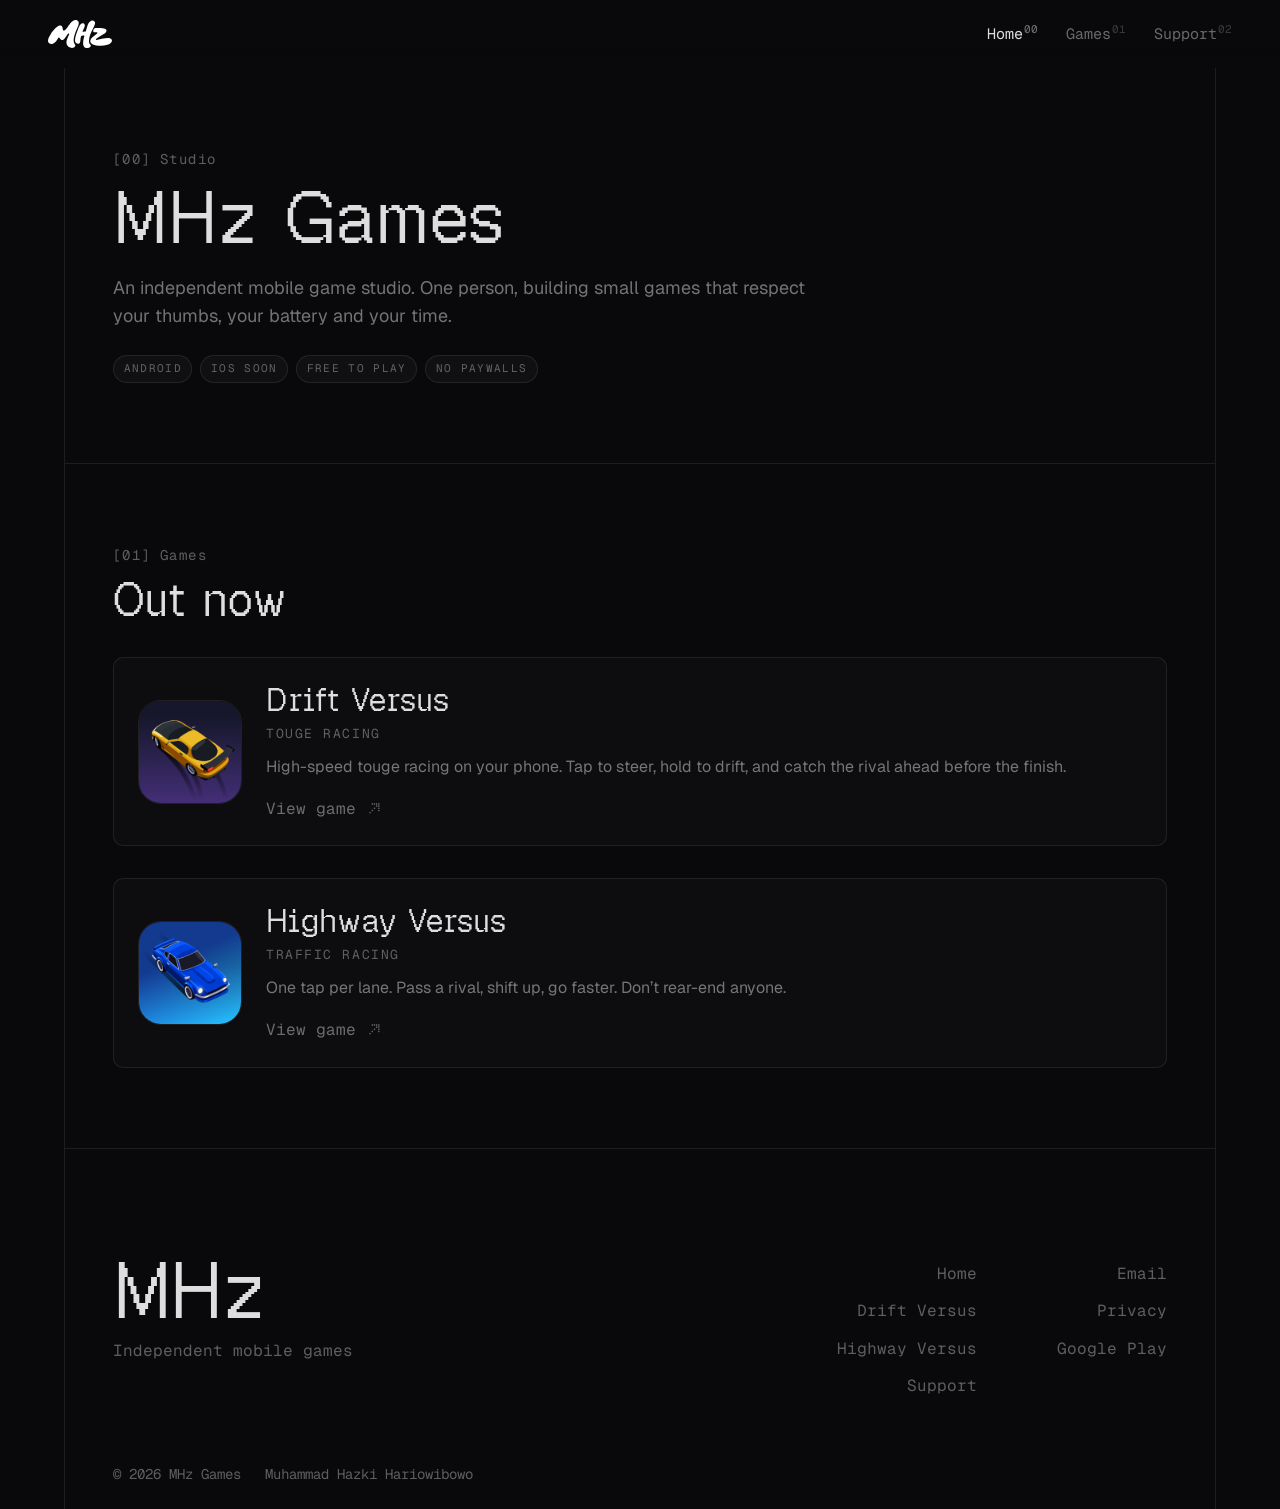
==== commit 262be65f: "Highway Versus is out: its own page, and the front door lists it under Out now The page follows the " ====
--- a/index.html
+++ b/index.html
@@ -5,7 +5,7 @@
 <meta name="viewport" content="width=device-width, initial-scale=1, viewport-fit=cover">
 <meta name="theme-color" content="#13151B">
 <title>MHz Games</title>
-<meta name="description" content="MHz Games — an independent mobile game studio. Drift Versus, a high-speed touge racer, is out now on Android. Highway Versus is in development.">
+<meta name="description" content="MHz Games — an independent mobile game studio. Drift Versus, a high-speed touge racer, and Highway Versus, an endless traffic racer, are out now on Android.">
 <link rel="canonical" href="https://mhzgames.com/">
 <link rel="icon" type="image/png" href="/driftversus/img/icon-64.png">
 <link rel="apple-touch-icon" href="/driftversus/img/icon-180.png">
@@ -13,7 +13,7 @@
 <meta property="og:type" content="website">
 <meta property="og:site_name" content="MHz Games">
 <meta property="og:title" content="MHz Games">
-<meta property="og:description" content="An independent mobile game studio. Drift Versus is out now on Android; Highway Versus is in development.">
+<meta property="og:description" content="An independent mobile game studio. Drift Versus and Highway Versus are out now on Android.">
 <meta property="og:url" content="https://mhzgames.com/">
 <meta property="og:image" content="https://mhzgames.com/driftversus/img/banner.jpg">
 
@@ -30,7 +30,7 @@
     <a class="nav-mark" href="/"><img src="/mhz-logo.svg" width="1538" height="673" alt="MHz Games"></a>
     <ul class="nav-links">
       <li><a class="nav-link" href="/" aria-current="page">Home<sup>00</sup></a></li>
-      <li><a class="nav-link" href="/driftversus/">Games<sup>01</sup></a></li>
+      <li><a class="nav-link" href="/#games">Games<sup>01</sup></a></li>
       <li><a class="nav-link" href="/support/">Support<sup>02</sup></a></li>
     </ul>
   </div>
@@ -51,7 +51,7 @@
       </ul>
     </header>
 
-    <section class="section inset">
+    <section class="section inset" id="games">
       <p class="eyebrow">[01] Games</p>
       <h2>Out now</h2>
 
@@ -74,27 +74,26 @@
           </span>
         </div>
       </a>
-    </section>
-
-    <section class="section inset">
-      <p class="eyebrow">[02] In development</p>
-      <h2>Next up</h2>
-
-      <!-- Highway Versus is a Play Console DRAFT, not a release: no store
-           link, and the card is deliberately not an <a>. The copy is the
-           approved short description from STORE_LISTING.md in the THS repo,
-           where every claim is checked against the endless build. Do not add
-           a claim that is not true of it. When the listing goes live, this
-           becomes a link and the status pill changes. -->
-      <div class="game game-wip">
+
+      <a class="game" href="/highwayversus/">
         <img class="game-icon" src="/highwayversus/img/icon-512.png" width="512" height="512" alt="">
         <div class="game-body">
           <h3>Highway Versus</h3>
-          <p class="game-sub">Endless Racer</p>
+          <p class="game-sub">Traffic Racing</p>
           <p class="game-desc">One tap per lane. Pass a rival, shift up, go faster. Don’t rear-end anyone.</p>
-          <span class="status">In development</span>
+          <span class="btn-text game-cta">
+            View game
+            <svg width="16" height="16" viewBox="0 0 110 100" fill="currentColor" aria-hidden="true">
+              <rect x="97" y="10" width="10" height="10" rx="3"/><rect x="82" y="10" width="10" height="10" rx="3"/>
+              <rect x="97" y="25" width="10" height="10" rx="3"/><rect x="67" y="10" width="10" height="10" rx="3"/>
+              <rect x="97" y="40" width="10" height="10" rx="3"/><rect x="52" y="10" width="10" height="10" rx="3"/>
+              <rect x="97" y="55" width="10" height="10" rx="3"/><rect x="82" y="25" width="10" height="10" rx="3"/>
+              <rect x="67" y="40" width="10" height="10" rx="3"/><rect x="52" y="55" width="10" height="10" rx="3"/>
+              <rect x="37" y="70" width="10" height="10" rx="3"/>
+            </svg>
+          </span>
         </div>
-      </div>
+      </a>
     </section>
 
   </div>
@@ -112,6 +111,7 @@
           <div class="footer-col">
             <a class="footer-link" href="/">Home</a>
             <a class="footer-link" href="/driftversus/">Drift Versus</a>
+            <a class="footer-link" href="/highwayversus/">Highway Versus</a>
             <a class="footer-link" href="/support/">Support</a>
           </div>
           <div class="footer-col">
